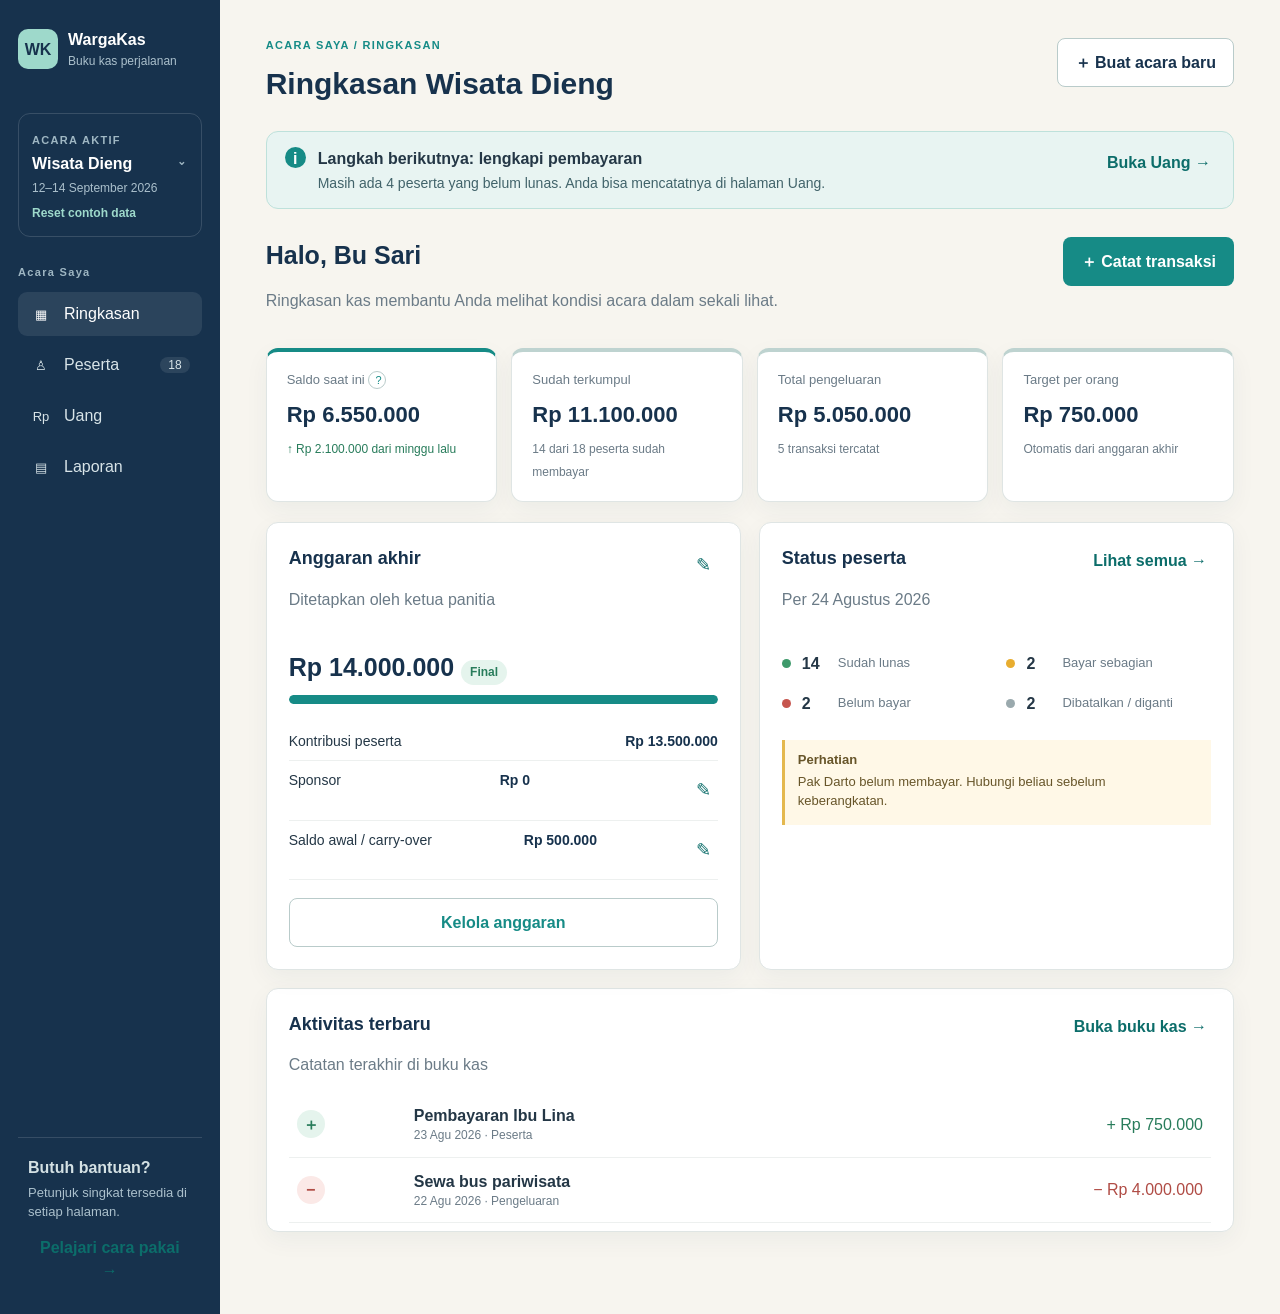
==== event-planner-agent/prototype/index.html @ 74eef823 "Build community trip cashbook prototype" ====
<!doctype html>
<html lang="id">
  <head>
    <meta charset="utf-8" />
    <meta name="viewport" content="width=device-width, initial-scale=1" />
    <meta name="description" content="Buku kas perjalanan Wisata Dieng" />
    <title>Buku Kas — Wisata Dieng</title>
    <link rel="stylesheet" href="styles.css" />
  </head>
  <body>
    <div class="app-shell">
      <aside class="sidebar" aria-label="Navigasi utama">
        <div class="brand"><span class="brand-mark">WK</span><div><strong>WargaKas</strong><small>Buku kas perjalanan</small></div></div>
        <div class="event-picker"><span>ACARA AKTIF</span><button class="event-name" data-screen="ringkasan">Wisata Dieng <span>⌄</span></button><small>12–14 September 2026</small><button class="text-button sidebar-reset" data-reset>Reset contoh data</button></div>
        <nav class="nav-group">
          <span class="nav-label">Acara Saya</span>
          <button class="nav-item active" data-screen="ringkasan"><span>▦</span>Ringkasan</button>
          <button class="nav-item" data-screen="peserta"><span>♙</span>Peserta <em>18</em></button>
          <button class="nav-item" data-screen="uang"><span>Rp</span>Uang</button>
          <button class="nav-item" data-screen="laporan"><span>▤</span>Laporan</button>
        </nav>
        <div class="sidebar-help"><strong>Butuh bantuan?</strong><p>Petunjuk singkat tersedia di setiap halaman.</p><button class="text-button" data-help>Pelajari cara pakai →</button></div>
      </aside>

      <main class="main-content">
        <header class="topbar"><div><p class="eyebrow">ACARA SAYA / <span id="page-label">RINGKASAN</span></p><h1 id="page-title">Ringkasan Wisata Dieng</h1></div><button class="button secondary" data-create-event>＋ Buat acara baru</button></header>

        <div class="notice" role="status"><span class="notice-icon">i</span><div><strong>Langkah berikutnya: lengkapi pembayaran</strong><p>Masih ada 4 peserta yang belum lunas. Anda bisa mencatatnya di halaman Uang.</p></div><button class="text-button" data-screen="uang">Buka Uang →</button></div>

        <section class="screen active" id="screen-ringkasan" aria-labelledby="page-title">
          <div class="welcome-row"><div><h2>Halo, Bu Sari</h2><p class="muted">Ringkasan kas membantu Anda melihat kondisi acara dalam sekali lihat.</p></div><button class="button primary" data-screen="uang">＋ Catat transaksi</button></div>
          <div class="summary-grid">
            <article class="metric-card accent"><span>Saldo saat ini <button class="tooltip" title="Uang masuk dikurangi semua pengeluaran">?</button></span><strong>Rp 8.450.000</strong><small class="positive">↑ Rp 2.100.000 dari minggu lalu</small></article>
            <article class="metric-card"><span>Sudah terkumpul</span><strong>Rp 11.100.000</strong><small>14 dari 18 peserta sudah membayar</small></article>
            <article class="metric-card"><span>Total pengeluaran</span><strong>Rp 5.050.000</strong><small>5 transaksi tercatat</small></article>
            <article class="metric-card"><span>Target per orang</span><strong>Rp 750.000</strong><small>Otomatis dari anggaran akhir</small></article>
          </div>
          <div class="content-grid">
            <article class="card budget-card"><div class="card-heading"><div><h3>Anggaran akhir</h3><p class="muted">Ditetapkan oleh ketua panitia</p></div><button class="icon-button" data-budget-edit aria-label="Edit anggaran">✎</button></div><div class="budget-total">Rp 13.500.000 <span class="tag green">Final</span></div><div class="progress"><span style="width:100%"></span></div><div class="budget-lines"><div><span>Kontribusi peserta</span><strong>Rp 13.500.000</strong></div><div><span>Sponsor</span><strong>Rp 0</strong><button class="icon-button" data-sponsor-edit aria-label="Edit sponsor">✎</button></div><div><span>Saldo awal / carry-over</span><strong>Rp 500.000</strong><button class="icon-button" data-opening-edit aria-label="Edit saldo awal">✎</button></div></div><button class="button outline full" data-budget-edit>Kelola anggaran</button></article>
            <article class="card"><div class="card-heading"><div><h3>Status peserta</h3><p class="muted">Per 24 Agustus 2026</p></div><button class="text-button" data-screen="peserta">Lihat semua →</button></div><div class="status-list"><div><span class="dot green-dot"></span><strong>14</strong><span>Sudah lunas</span></div><div><span class="dot yellow-dot"></span><strong>2</strong><span>Bayar sebagian</span></div><div><span class="dot red-dot"></span><strong>2</strong><span>Belum bayar</span></div><div><span class="dot gray-dot"></span><strong>2</strong><span>Dibatalkan / diganti</span></div></div><div class="callout"><strong>Perhatian</strong><p>Pak Darto belum membayar. Hubungi beliau sebelum keberangkatan.</p></div></article>
          </div>
          <div class="card recent-card"><div class="card-heading"><div><h3>Aktivitas terbaru</h3><p class="muted">Catatan terakhir di buku kas</p></div><button class="text-button" data-screen="uang">Buka buku kas →</button></div><table><tbody><tr><td><span class="table-icon in">＋</span></td><td><strong>Pembayaran Ibu Lina</strong><small>23 Agu 2026 · Peserta</small></td><td class="amount in-text">+ Rp 750.000</td></tr><tr><td><span class="table-icon out">−</span></td><td><strong>Sewa bus pariwisata</strong><small>22 Agu 2026 · Pengeluaran</small></td><td class="amount out-text">− Rp 4.000.000</td></tr></tbody></table></div>
        </section>

        <section class="screen" id="screen-peserta"><div class="section-header"><div><h2>Peserta <span class="count-pill">Kapasitas 18 orang</span></h2><p class="muted">Kapasitas acara tetap 18; peserta yang batal tidak dihitung sebagai peserta aktif.</p></div><button class="button primary" data-add-participant>＋ Tambah peserta</button></div><div class="filter-row"><div class="search-box">⌕ <input placeholder="Cari nama peserta" aria-label="Cari nama peserta" /></div><button class="filter active">Semua (18 kapasitas)</button><button class="filter">Belum lunas (4)</button><button class="filter">Dibatalkan (2)</button></div><div class="card table-card"><table><thead><tr><th>Nama</th><th>Status keikutsertaan</th><th>Pembayaran</th><th>Terakhir dicatat</th><th></th></tr></thead><tbody id="participant-rows"><tr><td><strong>Bu Sari</strong><small>Ketua bendahara</small></td><td><span class="tag green">Aktif</span></td><td><strong>Rp 750.000</strong><small class="positive">Lunas</small></td><td>20 Agu 2026</td><td><button class="icon-button" data-edit-participant>✎</button></td></tr><tr><td><strong>Pak Darto</strong><small>—</small></td><td><span class="tag green">Aktif</span></td><td><strong>Rp 0</strong><small class="negative">Belum bayar</small></td><td>—</td><td><button class="icon-button" data-edit-participant>✎</button></td></tr><tr><td><strong>Ibu Lina</strong><small>—</small></td><td><span class="tag green">Aktif</span></td><td><strong>Rp 750.000</strong><small class="positive">Lunas</small></td><td>23 Agu 2026</td><td><button class="icon-button" data-edit-participant>✎</button></td></tr><tr><td><strong>Pak Budi</strong><small>diganti oleh Pak Roni</small></td><td><span class="tag gray">Dibatalkan</span></td><td><strong>Rp 300.000</strong><small class="yellow-text">Sebagian · riwayat tersimpan</small></td><td>18 Agu 2026</td><td><button class="icon-button" data-edit-participant>✎</button></td></tr><tr><td><strong>Pak Roni</strong><small>pengganti Pak Budi</small></td><td><span class="tag green">Aktif</span></td><td><strong>Rp 750.000</strong><small class="yellow-text">Sebagian</small></td><td>24 Agu 2026</td><td><button class="icon-button" data-edit-participant>✎</button></td></tr></tbody></table></div><div class="empty-hint"><strong>Riwayat tidak pernah dihapus.</strong> Peserta yang batal tetap terlihat agar laporan dan pengembalian dana mudah dilacak.</div></section>

        <section class="screen" id="screen-uang"><div class="section-header"><div><h2>Uang</h2><p class="muted">Semua pemasukan dan pengeluaran acara, dalam satu buku kas.</p></div><button class="button primary" data-add-transaction>＋ Catat transaksi</button></div><div class="money-overview"><div class="money-stat"><span>Saldo saat ini</span><strong>Rp 8.450.000</strong><small>Uang masuk − pengeluaran</small></div><div class="money-stat"><span>Belum tertagih</span><strong class="negative">Rp 2.250.000</strong><small>4 peserta</small></div><div class="money-stat"><span>Jika anggaran bertambah</span><strong class="yellow-text">+ Rp 125.000/orang</strong><small>Ajukan kontribusi tambahan</small></div></div><div class="two-col"><div class="card"><div class="card-heading"><div><h3>Pembayaran peserta</h3><p class="muted">Target otomatis: Rp 750.000 per orang</p></div><span class="tag yellow">4 belum lunas</span></div><div class="payment-row"><div class="avatar">PD</div><div><strong>Pak Darto</strong><small>Belum bayar</small></div><strong class="amount">Rp 0 / 750.000</strong><button class="button small" data-record-payment>Catat</button></div><div class="payment-row"><div class="avatar">PR</div><div><strong>Pak Roni</strong><small>Bayar sebagian</small></div><strong class="amount">Rp 300.000 / 750.000</strong><button class="button small" data-record-payment>Catat</button></div><div class="payment-row"><div class="avatar">IS</div><div><strong>Ibu Sulastri</strong><small>Belum bayar</small></div><strong class="amount">Rp 0 / 750.000</strong><button class="button small" data-record-payment>Catat</button></div></div><div class="card"><div class="card-heading"><div><h3>Pengeluaran</h3><p class="muted">5 transaksi · Rp 5.050.000</p></div><button class="text-button" data-add-expense>＋ Tambah</button></div><div class="expense-row"><span class="table-icon out">−</span><div><strong>Sewa bus pariwisata</strong><small>22 Agu 2026 · Transportasi</small></div><strong>Rp 4.000.000</strong></div><div class="expense-row"><span class="table-icon out">−</span><div><strong>Uang muka penginapan</strong><small>20 Agu 2026 · Akomodasi</small></div><strong>Rp 1.000.000</strong></div><div class="expense-row"><span class="table-icon out">−</span><div><strong>Spanduk acara</strong><small>19 Agu 2026 · Lainnya</small></div><strong>Rp 50.000</strong></div><div class="callout yellow-callout"><strong>Anggaran berubah?</strong><p>Jika biaya lebih besar, catat kontribusi tambahan agar semua peserta mendapat penjelasan yang sama.</p><button class="text-button" data-additional>Catat kontribusi tambahan →</button></div></div></div></section>

        <section class="screen" id="screen-laporan"><div class="section-header"><div><h2>Laporan kas</h2><p class="muted">Portfolio dan e-transcript yang bisa dibuat oleh bendahara atau ketua panitia.</p></div><div class="button-group"><label class="report-role">Dibuat oleh<select data-report-role><option value="Bendahara">Bendahara</option><option value="Ketua panitia">Ketua panitia</option></select></label><button class="button secondary" data-pdf>↓ Simpan sebagai PDF</button><button class="button primary" data-whatsapp>↗ Bagikan WhatsApp</button></div></div><div class="report-preview card"><div class="report-head"><div class="brand-mark">WK</div><div><h3>Laporan Portofolio Kas</h3><p>Wisata Dieng · 12–14 September 2026 · kapasitas 18 peserta</p></div><span class="tag green">Pratinjau</span></div><div class="report-identity"><div><span>Nama acara / Event</span><strong>Wisata Dieng</strong></div><div><span>Periode / Period</span><strong>12–14 September 2026</strong></div><div><span>Disiapkan oleh / Prepared by</span><strong data-report-prepared-by>Bendahara</strong></div><div><span>Total portofolio kas</span><strong class="positive" data-report-balance>Rp 6.550.000</strong></div></div><h4>Ringkasan / Summary</h4><div class="report-grid"><div><span>Saldo awal / Opening</span><strong>Rp 500.000</strong></div><div><span>Pemasukan / Income</span><strong data-report-collected>Rp 11.100.000</strong></div><div><span>Pengeluaran / Expense</span><strong data-report-expenses>Rp 5.050.000</strong></div><div><span>Saldo akhir / Ending</span><strong class="positive" data-report-balance>Rp 6.550.000</strong></div></div><h4>Peserta / Participant e-transcript</h4><div class="report-table-wrap"><table class="report-table"><thead><tr><th>Nama</th><th>Status</th><th>Pembayaran masuk</th><th>Refund keluar</th><th>Saldo neto</th></tr></thead><tbody><tr><td>Bu Sari</td><td><span class="tag green">Aktif</span></td><td>Rp 750.000</td><td>Rp 0</td><td>Rp 750.000</td></tr><tr><td>Pak Darto</td><td><span class="tag green">Aktif</span></td><td>Rp 0</td><td>Rp 0</td><td>Rp 0</td></tr><tr><td>Ibu Lina</td><td><span class="tag green">Aktif</span></td><td>Rp 750.000</td><td>Rp 0</td><td>Rp 750.000</td></tr><tr><td>Pak Budi</td><td><span class="tag gray">Dibatalkan</span><small class="yellow-text">Tidak ada refund</small></td><td>Rp 300.000</td><td>Rp 0</td><td>Rp 300.000</td></tr><tr><td>Pak Roni</td><td><span class="tag green">Aktif</span><small>Pengganti Pak Budi</small></td><td>Rp 300.000</td><td>Rp 0</td><td>Rp 300.000</td></tr></tbody></table></div><h4>Pengeluaran / Expense detail</h4><div class="report-table-wrap"><table class="report-table"><thead><tr><th>Deskripsi</th><th>Kategori</th><th>Nominal</th></tr></thead><tbody><tr><td>Sewa bus pariwisata</td><td>Transportasi</td><td>Rp 4.000.000</td></tr><tr><td>Uang muka penginapan</td><td>Akomodasi</td><td>Rp 1.000.000</td></tr><tr><td>Spanduk acara</td><td>Lainnya</td><td>Rp 50.000</td></tr></tbody></table></div><h4>Catatan bendahara / Treasurer note</h4><div class="note-box">Pak Budi batal dan digantikan Pak Roni. Kebijakan <strong>Tidak ada refund</strong> dipilih oleh bendahara. Kontribusi tambahan akan dibahas saat pertemuan berikutnya.</div><div class="report-disclaimer"><strong>Catatan laporan</strong><p>Laporan ini dibuat dari transaksi yang tercatat di WargaKas pada periode acara. Peserta yang dibatalkan tetap tampil untuk menjaga riwayat. Laporan ini bukan rekening bank dan tidak memuat nomor rekening.</p></div><div class="report-actions"><button class="button outline" data-pdf>↓ Simpan sebagai PDF</button><button class="button outline" data-whatsapp>↗ Salin pesan WhatsApp</button></div></div></section>
      </main>
    </div>
    <div class="modal-backdrop" id="modal" hidden><div class="modal" role="dialog" aria-modal="true" aria-labelledby="modal-title"><button class="modal-close" data-close>×</button><h2 id="modal-title">Tambah peserta</h2><p class="muted" id="modal-copy">Isi nama peserta. Data bisa diedit kapan saja tanpa menghapus riwayat transaksi.</p><label>Nama / judul<input id="modal-input" placeholder="Contoh: Ibu Rina" /></label><label>Nominal (Rp)<input id="modal-amount" type="number" min="0" step="50000" placeholder="Contoh: 750000" /></label><label>Status keikutsertaan<select id="modal-status"><option value="active">Aktif</option><option value="cancelled">Dibatalkan</option><option value="replaced">Digantikan peserta lain</option></select></label><label>Kebijakan pengembalian dana<select id="modal-refund"><option value="undecided">Belum diputuskan</option><option value="none">Tidak ada refund</option><option value="partial">Refund sebagian</option><option value="full">Refund penuh</option></select></label><p class="form-hint" id="modal-hint">Nominal dan status akan disimpan sebagai bagian dari riwayat acara.</p><div class="modal-actions"><button class="button secondary" data-close>Batal</button><button class="button primary" data-save>Simpan</button></div></div></div>
    <div class="toast" id="toast" role="status" aria-live="polite"></div>
    <script src="app.js"></script>
  </body>
</html>
---- event-planner-agent/prototype/styles.css ----
:root{--navy:#17324d;--ink:#243746;--muted:#6b7b87;--cream:#f7f5ef;--paper:#fff;--line:#dfe5e4;--teal:#168b86;--teal-dark:#0c6d6a;--green:#287c5b;--green-bg:#e5f4ed;--yellow:#a66b00;--yellow-bg:#fff2cf;--red:#b04c45;--red-bg:#fbe9e7;--shadow:0 8px 24px #17324d0d}*{box-sizing:border-box}body{margin:0;background:var(--cream);color:var(--ink);font:16px/1.45 Arial,sans-serif}.app-shell{display:flex;min-height:100vh}.sidebar{width:250px;background:var(--navy);color:#fff;padding:28px 18px;display:flex;flex-direction:column}.brand{display:flex;gap:10px;align-items:center;margin-bottom:42px}.brand-mark{background:#9ed9cb;color:var(--navy);font-weight:800;border-radius:10px;display:grid;place-items:center;width:40px;height:40px}.brand small,.event-picker small{display:block;color:#abc0cc;font-size:12px;margin-top:2px}.event-picker{border:1px solid #ffffff24;border-radius:12px;padding:13px;margin-bottom:28px}.event-picker span,.nav-label,.eyebrow{font-size:11px;letter-spacing:.12em;font-weight:700;color:#9fb7c3}.event-name{display:flex;justify-content:space-between;width:100%;background:none;border:0;color:#fff;font-weight:700;font-size:16px;text-align:left;padding:5px 0;cursor:pointer}.nav-group{display:grid;gap:7px}.nav-label{margin-bottom:4px}.nav-item{display:flex;gap:12px;align-items:center;border:0;border-radius:9px;background:transparent;color:#d8e4e8;font-size:16px;padding:13px 12px;text-align:left;cursor:pointer}.nav-item span{width:22px;text-align:center;font-size:13px}.nav-item em{margin-left:auto;background:#ffffff18;border-radius:10px;padding:1px 8px;font-size:12px;font-style:normal}.nav-item.active,.nav-item:hover{background:#ffffff16;color:#fff}.sidebar-help{margin-top:auto;color:#d4e1e4;border-top:1px solid #ffffff22;padding:18px 10px 0}.sidebar-help p{color:#abc0cc;font-size:13px;margin:5px 0 10px}.main-content{width:min(1220px,100%);padding:38px 46px 64px}.topbar,.section-header,.welcome-row,.card-heading,.report-head{display:flex;align-items:flex-start;justify-content:space-between;gap:18px}.eyebrow{color:var(--teal);margin:0 0 8px}.topbar h1{font-size:30px;margin:0 0 26px;color:var(--navy)}h2{font-size:25px;color:var(--navy);margin:0 0 5px}h3{font-size:18px;color:var(--navy);margin:0}h4{font-size:14px;color:var(--navy)}.muted,small{color:var(--muted)}.notice{display:flex;gap:12px;align-items:flex-start;padding:15px 18px;background:#e8f4f2;border:1px solid #bee1db;border-radius:12px;margin-bottom:28px}.notice-icon{background:var(--teal);border-radius:50%;color:white;width:21px;height:21px;text-align:center;font-weight:bold;flex:none}.notice p{margin:2px 0 0;color:#41636a;font-size:14px}.notice .text-button{margin-left:auto;white-space:nowrap}.screen{display:none}.screen.active{display:block}.button,.text-button,.icon-button,.filter{font:inherit;cursor:pointer}.button{border:1px solid transparent;border-radius:8px;padding:12px 17px;font-weight:700;white-space:nowrap}.button.primary{background:var(--teal);color:#fff}.button.primary:hover{background:var(--teal-dark)}.button.secondary,.button.outline{background:#fff;color:var(--navy);border-color:#b9cbca}.button.outline{color:var(--teal)}.button.small{padding:8px 13px;font-size:14px}.button.full{width:100%;margin-top:18px}.text-button{border:0;background:none;color:var(--teal-dark);font-weight:700;padding:4px}.icon-button{border:0;background:transparent;color:var(--teal-dark);padding:7px;font-size:18px;border-radius:6px}.icon-button:hover{background:#e8f4f2}.summary-grid{display:grid;grid-template-columns:repeat(4,1fr);gap:14px;margin:20px 0}.metric-card,.card,.money-stat{background:var(--paper);border:1px solid var(--line);border-radius:12px;box-shadow:var(--shadow)}.metric-card{padding:19px 20px;border-top:4px solid #bed3d0}.metric-card.accent{border-top-color:var(--teal)}.metric-card span,.money-stat span,.report-grid span,.report-identity span{display:block;font-size:13px;color:var(--muted)}.metric-card strong{display:block;font-size:22px;color:var(--navy);margin:9px 0 5px}.metric-card small{font-size:12px}.positive,.in-text{color:var(--green)!important}.negative,.out-text{color:var(--red)!important}.yellow-text{color:var(--yellow)!important}.tooltip{border:1px solid #b9cbca;border-radius:50%;background:white;color:var(--teal);font-size:11px;width:18px;height:18px;cursor:help}.content-grid,.two-col{display:grid;grid-template-columns:1fr 1fr;gap:18px}.card{padding:22px;margin-bottom:18px}.budget-total{font-size:25px;color:var(--navy);font-weight:800;margin:22px 0 10px}.tag,.count-pill{display:inline-block;border-radius:20px;padding:4px 9px;font-size:12px;font-weight:700}.tag.green{background:var(--green-bg);color:var(--green)}.tag.yellow{background:var(--yellow-bg);color:var(--yellow)}.tag.gray{background:#edf0f1;color:#64747c}.progress,.report-bar{height:9px;background:#edf0ef;border-radius:10px;overflow:hidden}.progress span,.report-bar span{display:block;height:100%;background:var(--teal);border-radius:10px}.budget-lines{margin-top:18px}.budget-lines div{display:flex;justify-content:space-between;padding:9px 0;border-bottom:1px solid #edf0ef;font-size:14px}.budget-lines strong{color:var(--navy)}.status-list{display:grid;grid-template-columns:1fr 1fr;gap:17px 20px;margin:25px 0}.status-list div{display:grid;grid-template-columns:12px 28px 1fr;gap:8px;align-items:center}.status-list span:last-child{font-size:13px;color:var(--muted)}.dot{width:9px;height:9px;border-radius:50%}.green-dot{background:#3e9a6b}.yellow-dot{background:#e8ad2f}.red-dot{background:#c6554e}.gray-dot{background:#9aa9ad}.callout{background:#fff8e7;border-left:3px solid #e4b84e;padding:11px 13px;font-size:13px;color:#675529}.callout p{margin:3px 0}.recent-card{padding-bottom:8px}.recent-card table{width:100%}table{border-collapse:collapse;width:100%}td,th{padding:12px 8px;text-align:left;border-bottom:1px solid #edf0ef}td small,th{font-size:12px;display:block}.amount{white-space:nowrap;text-align:right}.table-icon{display:grid;place-items:center;border-radius:50%;width:28px;height:28px;font-weight:bold}.table-icon.in{background:var(--green-bg);color:var(--green)}.table-icon.out{background:var(--red-bg);color:var(--red)}.section-header{margin-bottom:20px}.count-pill{background:#e8f4f2;color:var(--teal-dark);vertical-align:middle}.filter-row{display:flex;gap:8px;align-items:center;margin-bottom:14px;flex-wrap:wrap}.search-box{background:#fff;border:1px solid var(--line);padding:8px 12px;border-radius:8px;flex:1;min-width:210px;color:var(--muted)}.search-box input{border:0;outline:0;font:inherit;margin-left:7px;width:80%}.filter{border:1px solid var(--line);background:#fff;border-radius:20px;color:var(--muted);padding:8px 13px}.filter.active{background:var(--navy);color:white}.table-card{padding:8px 20px}.table-card th{color:var(--muted);font-weight:normal}.table-card td{font-size:14px}.table-card td small{margin-top:2px}.empty-hint{padding:13px 17px;background:#edf6f5;border-radius:9px;color:#527077;font-size:13px}.money-overview{display:grid;grid-template-columns:repeat(3,1fr);gap:14px;margin:20px 0}.money-stat{padding:20px;border-top:4px solid var(--teal)}.money-stat strong{display:block;font-size:21px;color:var(--navy);margin:8px 0 3px}.payment-row,.expense-row{display:flex;align-items:center;gap:12px;padding:14px 0;border-bottom:1px solid #edf0ef}.payment-row>div:nth-child(2),.expense-row>div{flex:1}.payment-row small,.expense-row small{display:block}.avatar{display:grid;place-items:center;background:#e5f4ed;color:var(--green);width:35px;height:35px;border-radius:50%;font-size:12px;font-weight:bold}.expense-row strong:last-child{white-space:nowrap;color:var(--navy)}.yellow-callout{margin-top:18px}.report-preview{max-width:900px;margin:0 auto;padding:34px}.report-head{align-items:center}.report-head h3{font-size:22px}.report-head p{margin:3px 0;color:var(--muted)}.report-head .brand-mark{margin-right:auto}.report-grid{display:grid;grid-template-columns:repeat(4,1fr);gap:16px;background:#f5f8f7;padding:19px;border-radius:9px;margin:20px 0}.report-grid strong{display:block;color:var(--navy);margin-top:4px}.report-identity{display:grid;grid-template-columns:repeat(4,1fr);gap:16px;background:#f8faf9;padding:18px;border-radius:9px;margin:24px 0}.report-identity strong{display:block;color:var(--navy);margin-top:4px}.report-role{display:flex;align-items:center;gap:7px;font-size:12px;color:var(--muted);font-weight:700}.report-role select{font:inherit;color:var(--navy);border:1px solid #b9cbca;border-radius:7px;background:#fff;padding:10px}.report-table-wrap{overflow:auto}.report-table{min-width:650px}.report-table th{color:var(--muted);font-weight:normal;font-size:12px}.report-table td{font-size:13px}.report-table td small{margin-top:3px}.report-note{font-size:13px;color:var(--muted)}.note-box{background:#fff8e7;padding:12px;border-radius:7px;font-size:14px}.report-disclaimer{border-top:1px solid var(--line);margin-top:24px;padding-top:14px;font-size:12px;color:var(--muted)}.report-disclaimer p{margin:4px 0}.report-actions{text-align:right;margin-top:24px;display:flex;justify-content:flex-end;gap:8px}.button-group{display:flex;gap:8px;align-items:center}.modal-backdrop{position:fixed;inset:0;background:#11283a99;display:grid;place-items:center;padding:20px;z-index:5}.modal-backdrop[hidden]{display:none}.modal{background:white;border-radius:14px;padding:28px;width:min(460px,100%);position:relative;box-shadow:0 20px 60px #0004}.modal h2{margin-right:30px}.modal label{display:block;font-weight:700;font-size:14px;margin-top:18px}.modal input,.modal select{display:block;width:100%;font:inherit;border:1px solid #b9cbca;border-radius:8px;padding:12px;margin-top:6px}.form-hint{font-size:13px;color:var(--muted);margin-bottom:0}.modal-close{position:absolute;right:17px;top:14px;border:0;background:none;font-size:28px;color:var(--muted);cursor:pointer}.modal-actions{display:flex;justify-content:flex-end;gap:8px;margin-top:25px}.toast{position:fixed;right:25px;bottom:25px;background:var(--navy);color:#fff;padding:14px 18px;border-radius:9px;box-shadow:var(--shadow);transform:translateY(100px);opacity:0;transition:.2s;z-index:8}.toast.show{transform:none;opacity:1}.sidebar-reset{color:#9ed9cb;font-size:12px;padding:8px 0 0}@media print{.sidebar,.topbar,.notice,.section-header,.report-actions{display:none!important}.main-content{padding:0}.screen{display:none!important}.screen#screen-laporan{display:block!important}.report-preview{box-shadow:none;border:0;max-width:none}.report-role{display:none!important}}@media(max-width:900px){.sidebar{width:210px}.main-content{padding:28px 25px}.summary-grid{grid-template-columns:repeat(2,1fr)}.report-grid,.report-identity{grid-template-columns:repeat(2,1fr)}}@media(max-width:680px){.app-shell{display:block}.sidebar{width:100%;padding:18px;min-height:auto}.brand{margin-bottom:18px}.event-picker{margin-bottom:15px}.nav-group{display:flex;overflow:auto}.nav-label,.sidebar-help{display:none}.nav-item{white-space:nowrap}.main-content{padding:22px 16px}.topbar h1{font-size:24px}.topbar .secondary{display:none}.welcome-row,.section-header{display:block}.welcome-row .button,.section-header .button{margin-top:15px}.summary-grid,.content-grid,.two-col,.money-overview,.report-grid,.report-identity{grid-template-columns:1fr}.notice{display:block}.notice .text-button{margin:7px 0 0}.table-card{overflow:auto}.table-card table{min-width:690px}.report-preview{padding:22px}.report-head{align-items:flex-start}.button-group{margin-top:15px;flex-wrap:wrap}.report-role{width:100%}.report-role select{flex:1}.report-actions{display:block}.report-actions .button{width:100%;margin-top:8px}}
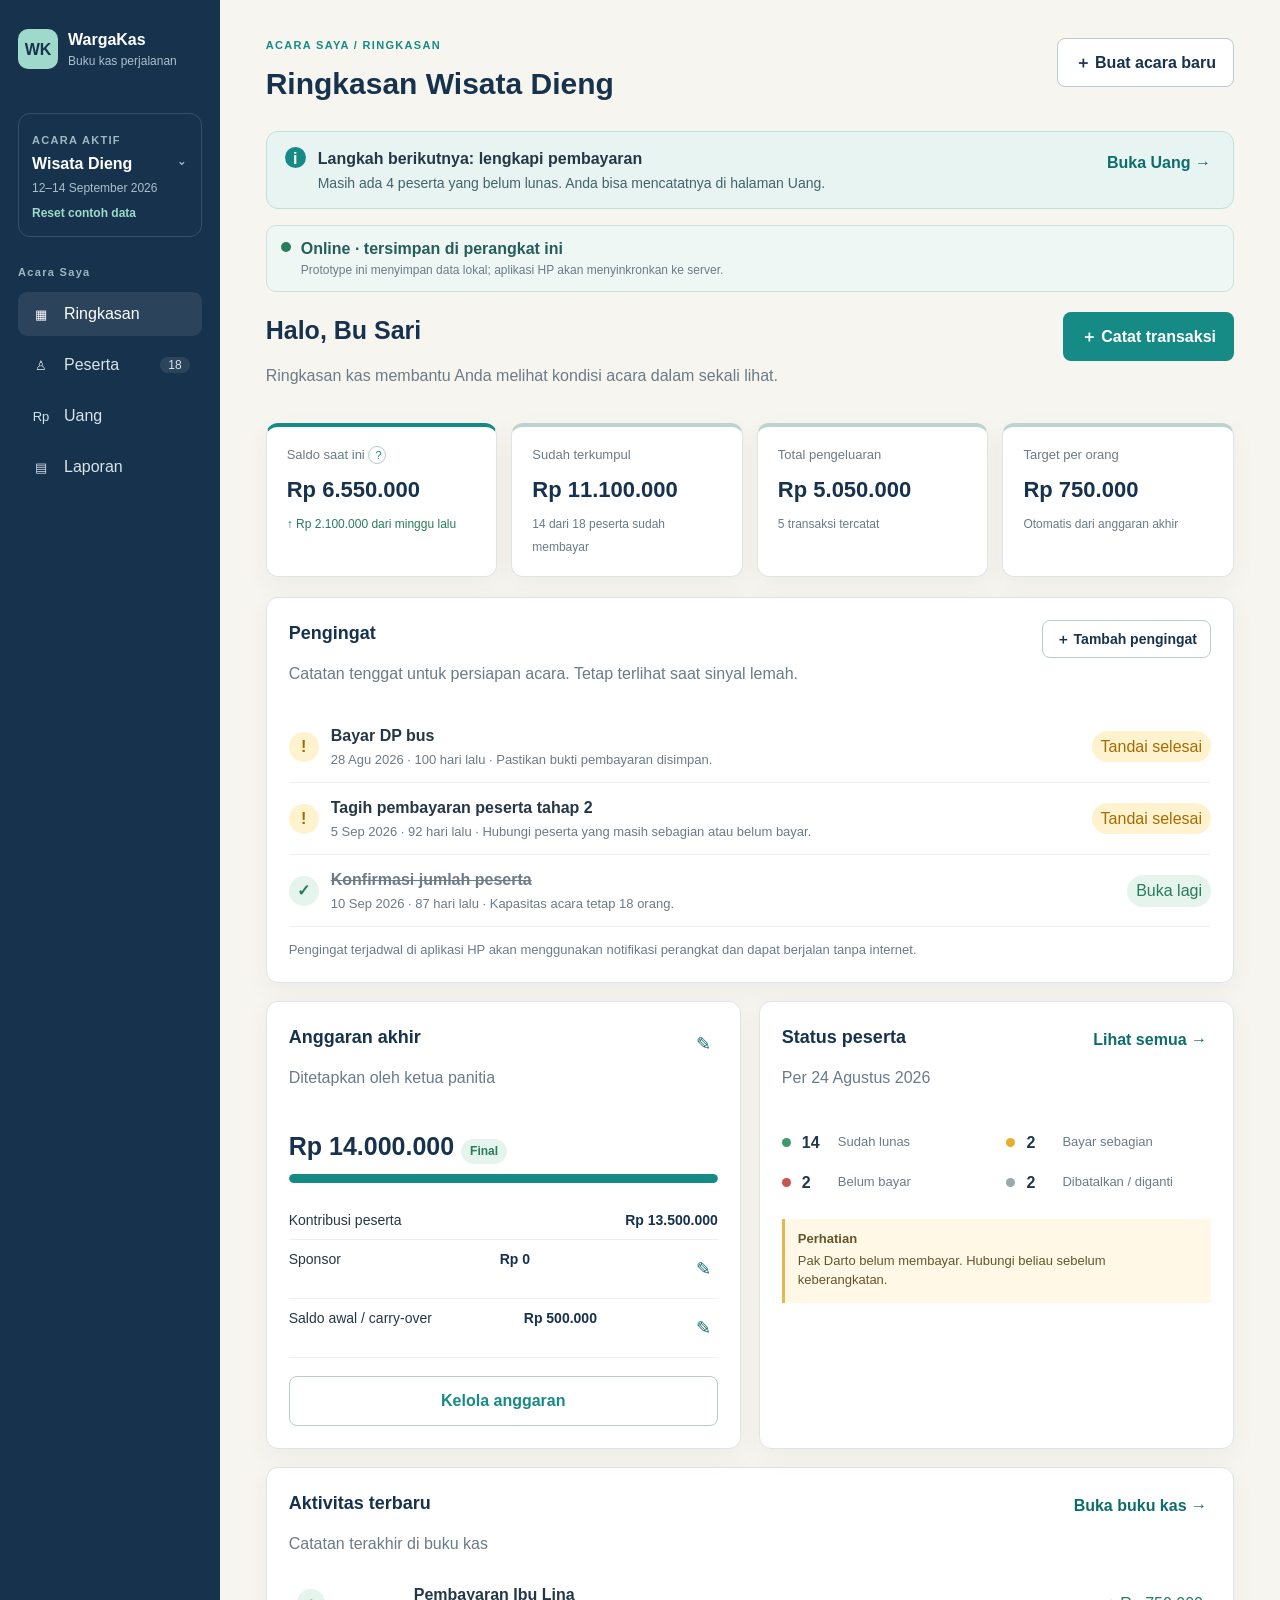
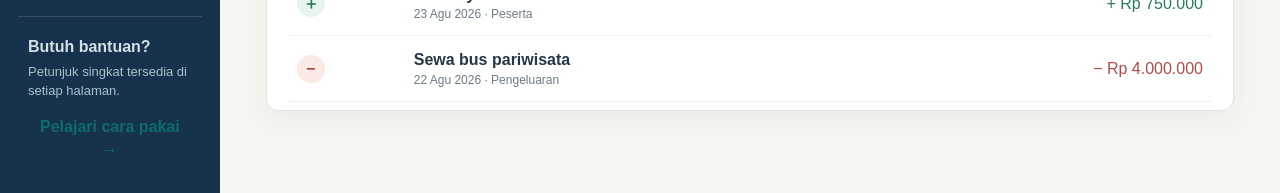
==== commit 1e771b17: "Add offline reminder flow to cashbook prototype" ====
--- a/event-planner-agent/prototype/index.html
+++ b/event-planner-agent/prototype/index.html
@@ -6,6 +6,7 @@
     <meta name="description" content="Buku kas perjalanan Wisata Dieng" />
     <title>Buku Kas — Wisata Dieng</title>
     <link rel="stylesheet" href="styles.css" />
+    <link rel="stylesheet" href="reminders.css" />
   </head>
   <body>
     <div class="app-shell">
@@ -27,6 +28,8 @@
 
         <div class="notice" role="status"><span class="notice-icon">i</span><div><strong>Langkah berikutnya: lengkapi pembayaran</strong><p>Masih ada 4 peserta yang belum lunas. Anda bisa mencatatnya di halaman Uang.</p></div><button class="text-button" data-screen="uang">Buka Uang →</button></div>
 
+        <div class="offline-status" data-connection-status role="status"><span class="status-dot"></span><div><strong>Online · tersimpan di perangkat ini</strong><small>Perubahan lokal akan masuk antrean sinkronisasi saat aplikasi HP terhubung ke server.</small></div></div>
+
         <section class="screen active" id="screen-ringkasan" aria-labelledby="page-title">
           <div class="welcome-row"><div><h2>Halo, Bu Sari</h2><p class="muted">Ringkasan kas membantu Anda melihat kondisi acara dalam sekali lihat.</p></div><button class="button primary" data-screen="uang">＋ Catat transaksi</button></div>
           <div class="summary-grid">
@@ -35,6 +38,15 @@
             <article class="metric-card"><span>Total pengeluaran</span><strong>Rp 5.050.000</strong><small>5 transaksi tercatat</small></article>
             <article class="metric-card"><span>Target per orang</span><strong>Rp 750.000</strong><small>Otomatis dari anggaran akhir</small></article>
           </div>
+          <article class="card reminders-card">
+            <div class="card-heading"><div><h3>Pengingat</h3><p class="muted">Catatan tenggat untuk persiapan acara. Tetap terlihat saat sinyal lemah.</p></div><button class="button small secondary" data-add-reminder>＋ Tambah pengingat</button></div>
+            <div class="reminder-list" data-reminder-list>
+              <div class="reminder-row"><span class="reminder-icon">!</span><div><strong>Bayar DP bus</strong><small>28 Agu 2026 · 4 hari lagi</small></div><span class="tag yellow">Terbuka</span></div>
+              <div class="reminder-row"><span class="reminder-icon">!</span><div><strong>Tagih pembayaran peserta tahap 2</strong><small>5 Sep 2026 · 12 hari lagi</small></div><span class="tag yellow">Terbuka</span></div>
+              <div class="reminder-row done"><span class="reminder-icon">✓</span><div><strong>Konfirmasi jumlah peserta</strong><small>10 Sep 2026 · 17 hari lagi</small></div><span class="tag green">Selesai</span></div>
+            </div>
+            <p class="form-hint reminder-note">Pengingat terjadwal di aplikasi HP akan menggunakan notifikasi perangkat dan dapat berjalan tanpa internet.</p>
+          </article>
           <div class="content-grid">
             <article class="card budget-card"><div class="card-heading"><div><h3>Anggaran akhir</h3><p class="muted">Ditetapkan oleh ketua panitia</p></div><button class="icon-button" data-budget-edit aria-label="Edit anggaran">✎</button></div><div class="budget-total">Rp 13.500.000 <span class="tag green">Final</span></div><div class="progress"><span style="width:100%"></span></div><div class="budget-lines"><div><span>Kontribusi peserta</span><strong>Rp 13.500.000</strong></div><div><span>Sponsor</span><strong>Rp 0</strong><button class="icon-button" data-sponsor-edit aria-label="Edit sponsor">✎</button></div><div><span>Saldo awal / carry-over</span><strong>Rp 500.000</strong><button class="icon-button" data-opening-edit aria-label="Edit saldo awal">✎</button></div></div><button class="button outline full" data-budget-edit>Kelola anggaran</button></article>
             <article class="card"><div class="card-heading"><div><h3>Status peserta</h3><p class="muted">Per 24 Agustus 2026</p></div><button class="text-button" data-screen="peserta">Lihat semua →</button></div><div class="status-list"><div><span class="dot green-dot"></span><strong>14</strong><span>Sudah lunas</span></div><div><span class="dot yellow-dot"></span><strong>2</strong><span>Bayar sebagian</span></div><div><span class="dot red-dot"></span><strong>2</strong><span>Belum bayar</span></div><div><span class="dot gray-dot"></span><strong>2</strong><span>Dibatalkan / diganti</span></div></div><div class="callout"><strong>Perhatian</strong><p>Pak Darto belum membayar. Hubungi beliau sebelum keberangkatan.</p></div></article>
@@ -49,7 +61,7 @@
         <section class="screen" id="screen-laporan"><div class="section-header"><div><h2>Laporan kas</h2><p class="muted">Portfolio dan e-transcript yang bisa dibuat oleh bendahara atau ketua panitia.</p></div><div class="button-group"><label class="report-role">Dibuat oleh<select data-report-role><option value="Bendahara">Bendahara</option><option value="Ketua panitia">Ketua panitia</option></select></label><button class="button secondary" data-pdf>↓ Simpan sebagai PDF</button><button class="button primary" data-whatsapp>↗ Bagikan WhatsApp</button></div></div><div class="report-preview card"><div class="report-head"><div class="brand-mark">WK</div><div><h3>Laporan Portofolio Kas</h3><p>Wisata Dieng · 12–14 September 2026 · kapasitas 18 peserta</p></div><span class="tag green">Pratinjau</span></div><div class="report-identity"><div><span>Nama acara / Event</span><strong>Wisata Dieng</strong></div><div><span>Periode / Period</span><strong>12–14 September 2026</strong></div><div><span>Disiapkan oleh / Prepared by</span><strong data-report-prepared-by>Bendahara</strong></div><div><span>Total portofolio kas</span><strong class="positive" data-report-balance>Rp 6.550.000</strong></div></div><h4>Ringkasan / Summary</h4><div class="report-grid"><div><span>Saldo awal / Opening</span><strong>Rp 500.000</strong></div><div><span>Pemasukan / Income</span><strong data-report-collected>Rp 11.100.000</strong></div><div><span>Pengeluaran / Expense</span><strong data-report-expenses>Rp 5.050.000</strong></div><div><span>Saldo akhir / Ending</span><strong class="positive" data-report-balance>Rp 6.550.000</strong></div></div><h4>Peserta / Participant e-transcript</h4><div class="report-table-wrap"><table class="report-table"><thead><tr><th>Nama</th><th>Status</th><th>Pembayaran masuk</th><th>Refund keluar</th><th>Saldo neto</th></tr></thead><tbody><tr><td>Bu Sari</td><td><span class="tag green">Aktif</span></td><td>Rp 750.000</td><td>Rp 0</td><td>Rp 750.000</td></tr><tr><td>Pak Darto</td><td><span class="tag green">Aktif</span></td><td>Rp 0</td><td>Rp 0</td><td>Rp 0</td></tr><tr><td>Ibu Lina</td><td><span class="tag green">Aktif</span></td><td>Rp 750.000</td><td>Rp 0</td><td>Rp 750.000</td></tr><tr><td>Pak Budi</td><td><span class="tag gray">Dibatalkan</span><small class="yellow-text">Tidak ada refund</small></td><td>Rp 300.000</td><td>Rp 0</td><td>Rp 300.000</td></tr><tr><td>Pak Roni</td><td><span class="tag green">Aktif</span><small>Pengganti Pak Budi</small></td><td>Rp 300.000</td><td>Rp 0</td><td>Rp 300.000</td></tr></tbody></table></div><h4>Pengeluaran / Expense detail</h4><div class="report-table-wrap"><table class="report-table"><thead><tr><th>Deskripsi</th><th>Kategori</th><th>Nominal</th></tr></thead><tbody><tr><td>Sewa bus pariwisata</td><td>Transportasi</td><td>Rp 4.000.000</td></tr><tr><td>Uang muka penginapan</td><td>Akomodasi</td><td>Rp 1.000.000</td></tr><tr><td>Spanduk acara</td><td>Lainnya</td><td>Rp 50.000</td></tr></tbody></table></div><h4>Catatan bendahara / Treasurer note</h4><div class="note-box">Pak Budi batal dan digantikan Pak Roni. Kebijakan <strong>Tidak ada refund</strong> dipilih oleh bendahara. Kontribusi tambahan akan dibahas saat pertemuan berikutnya.</div><div class="report-disclaimer"><strong>Catatan laporan</strong><p>Laporan ini dibuat dari transaksi yang tercatat di WargaKas pada periode acara. Peserta yang dibatalkan tetap tampil untuk menjaga riwayat. Laporan ini bukan rekening bank dan tidak memuat nomor rekening.</p></div><div class="report-actions"><button class="button outline" data-pdf>↓ Simpan sebagai PDF</button><button class="button outline" data-whatsapp>↗ Salin pesan WhatsApp</button></div></div></section>
       </main>
     </div>
-    <div class="modal-backdrop" id="modal" hidden><div class="modal" role="dialog" aria-modal="true" aria-labelledby="modal-title"><button class="modal-close" data-close>×</button><h2 id="modal-title">Tambah peserta</h2><p class="muted" id="modal-copy">Isi nama peserta. Data bisa diedit kapan saja tanpa menghapus riwayat transaksi.</p><label>Nama / judul<input id="modal-input" placeholder="Contoh: Ibu Rina" /></label><label>Nominal (Rp)<input id="modal-amount" type="number" min="0" step="50000" placeholder="Contoh: 750000" /></label><label>Status keikutsertaan<select id="modal-status"><option value="active">Aktif</option><option value="cancelled">Dibatalkan</option><option value="replaced">Digantikan peserta lain</option></select></label><label>Kebijakan pengembalian dana<select id="modal-refund"><option value="undecided">Belum diputuskan</option><option value="none">Tidak ada refund</option><option value="partial">Refund sebagian</option><option value="full">Refund penuh</option></select></label><p class="form-hint" id="modal-hint">Nominal dan status akan disimpan sebagai bagian dari riwayat acara.</p><div class="modal-actions"><button class="button secondary" data-close>Batal</button><button class="button primary" data-save>Simpan</button></div></div></div>
+    <div class="modal-backdrop" id="modal" hidden><div class="modal" role="dialog" aria-modal="true" aria-labelledby="modal-title"><button class="modal-close" data-close>×</button><h2 id="modal-title">Tambah peserta</h2><p class="muted" id="modal-copy">Isi nama peserta. Data bisa diedit kapan saja tanpa menghapus riwayat transaksi.</p><label id="modal-input-label">Nama / judul<input id="modal-input" placeholder="Contoh: Ibu Rina" /></label><label id="modal-amount-label">Nominal (Rp)<input id="modal-amount" type="number" min="0" step="50000" placeholder="Contoh: 750000" /></label><label id="modal-date-field">Tanggal pengingat<input id="modal-date" type="date" /></label><label id="modal-note-field">Catatan tambahan<textarea id="modal-note" rows="3" placeholder="Contoh: Hubungi vendor setelah rapat"></textarea></label><label id="modal-status-field">Status keikutsertaan<select id="modal-status"><option value="active">Aktif</option><option value="cancelled">Dibatalkan</option><option value="replaced">Digantikan peserta lain</option></select></label><label id="modal-refund-field">Kebijakan pengembalian dana<select id="modal-refund"><option value="undecided">Belum diputuskan</option><option value="none">Tidak ada refund</option><option value="partial">Refund sebagian</option><option value="full">Refund penuh</option></select></label><p class="form-hint" id="modal-hint">Nominal dan status akan disimpan sebagai bagian dari riwayat acara.</p><div class="modal-actions"><button class="button secondary" data-close>Batal</button><button class="button primary" data-save>Simpan</button></div></div></div>
     <div class="toast" id="toast" role="status" aria-live="polite"></div>
     <script src="app.js"></script>
   </body>
--- a/event-planner-agent/prototype/reminders.css
+++ b/event-planner-agent/prototype/reminders.css
@@ -0,0 +1,148 @@
+.offline-status {
+  display: flex;
+  align-items: flex-start;
+  gap: 10px;
+  padding: 11px 14px;
+  margin: -12px 0 20px;
+  background: #eef7f4;
+  border: 1px solid #c9e3dc;
+  border-radius: 10px;
+  color: #255e5b;
+}
+
+.offline-status.offline {
+  background: #fff5dc;
+  border-color: #edd79b;
+  color: #765317;
+}
+
+.offline-status strong,
+.offline-status small {
+  display: block;
+}
+
+.offline-status small {
+  margin-top: 2px;
+  font-size: 12px;
+}
+
+.status-dot {
+  width: 10px;
+  height: 10px;
+  margin-top: 5px;
+  border-radius: 50%;
+  background: var(--green);
+  flex: none;
+}
+
+.offline .status-dot {
+  background: var(--yellow);
+}
+
+.reminders-card {
+  margin-bottom: 18px;
+}
+
+.reminder-list {
+  display: grid;
+  gap: 0;
+  margin-top: 10px;
+}
+
+.reminder-row {
+  display: flex;
+  align-items: center;
+  gap: 12px;
+  padding: 13px 0;
+  border-bottom: 1px solid #edf0ef;
+}
+
+.reminder-row > div {
+  flex: 1;
+  min-width: 0;
+}
+
+.reminder-row strong,
+.reminder-row small {
+  display: block;
+}
+
+.reminder-row small {
+  margin-top: 3px;
+  font-size: 13px;
+}
+
+.reminder-row.done strong {
+  color: var(--muted);
+  text-decoration: line-through;
+}
+
+.reminder-icon {
+  display: grid;
+  place-items: center;
+  width: 30px;
+  height: 30px;
+  border-radius: 50%;
+  background: var(--yellow-bg);
+  color: var(--yellow);
+  font-weight: 800;
+  flex: none;
+}
+
+.reminder-row.done .reminder-icon {
+  background: var(--green-bg);
+  color: var(--green);
+}
+
+.reminder-action {
+  border: 0;
+  font: inherit;
+  cursor: pointer;
+  white-space: nowrap;
+}
+
+.reminder-note {
+  margin-top: 14px;
+}
+
+.empty-state {
+  padding: 14px 0 4px;
+  color: var(--muted);
+}
+
+.empty-state p {
+  margin: 3px 0 0;
+}
+
+.modal textarea {
+  display: block;
+  width: 100%;
+  resize: vertical;
+  font: inherit;
+  border: 1px solid #b9cbca;
+  border-radius: 8px;
+  padding: 12px;
+  margin-top: 6px;
+}
+
+@media (max-width: 680px) {
+  .offline-status {
+    margin: -8px 0 18px;
+  }
+
+  .reminders-card .card-heading {
+    display: block;
+  }
+
+  .reminders-card .button {
+    margin-top: 12px;
+  }
+
+  .reminder-row {
+    align-items: flex-start;
+  }
+
+  .reminder-action {
+    font-size: 11px;
+  }
+}
